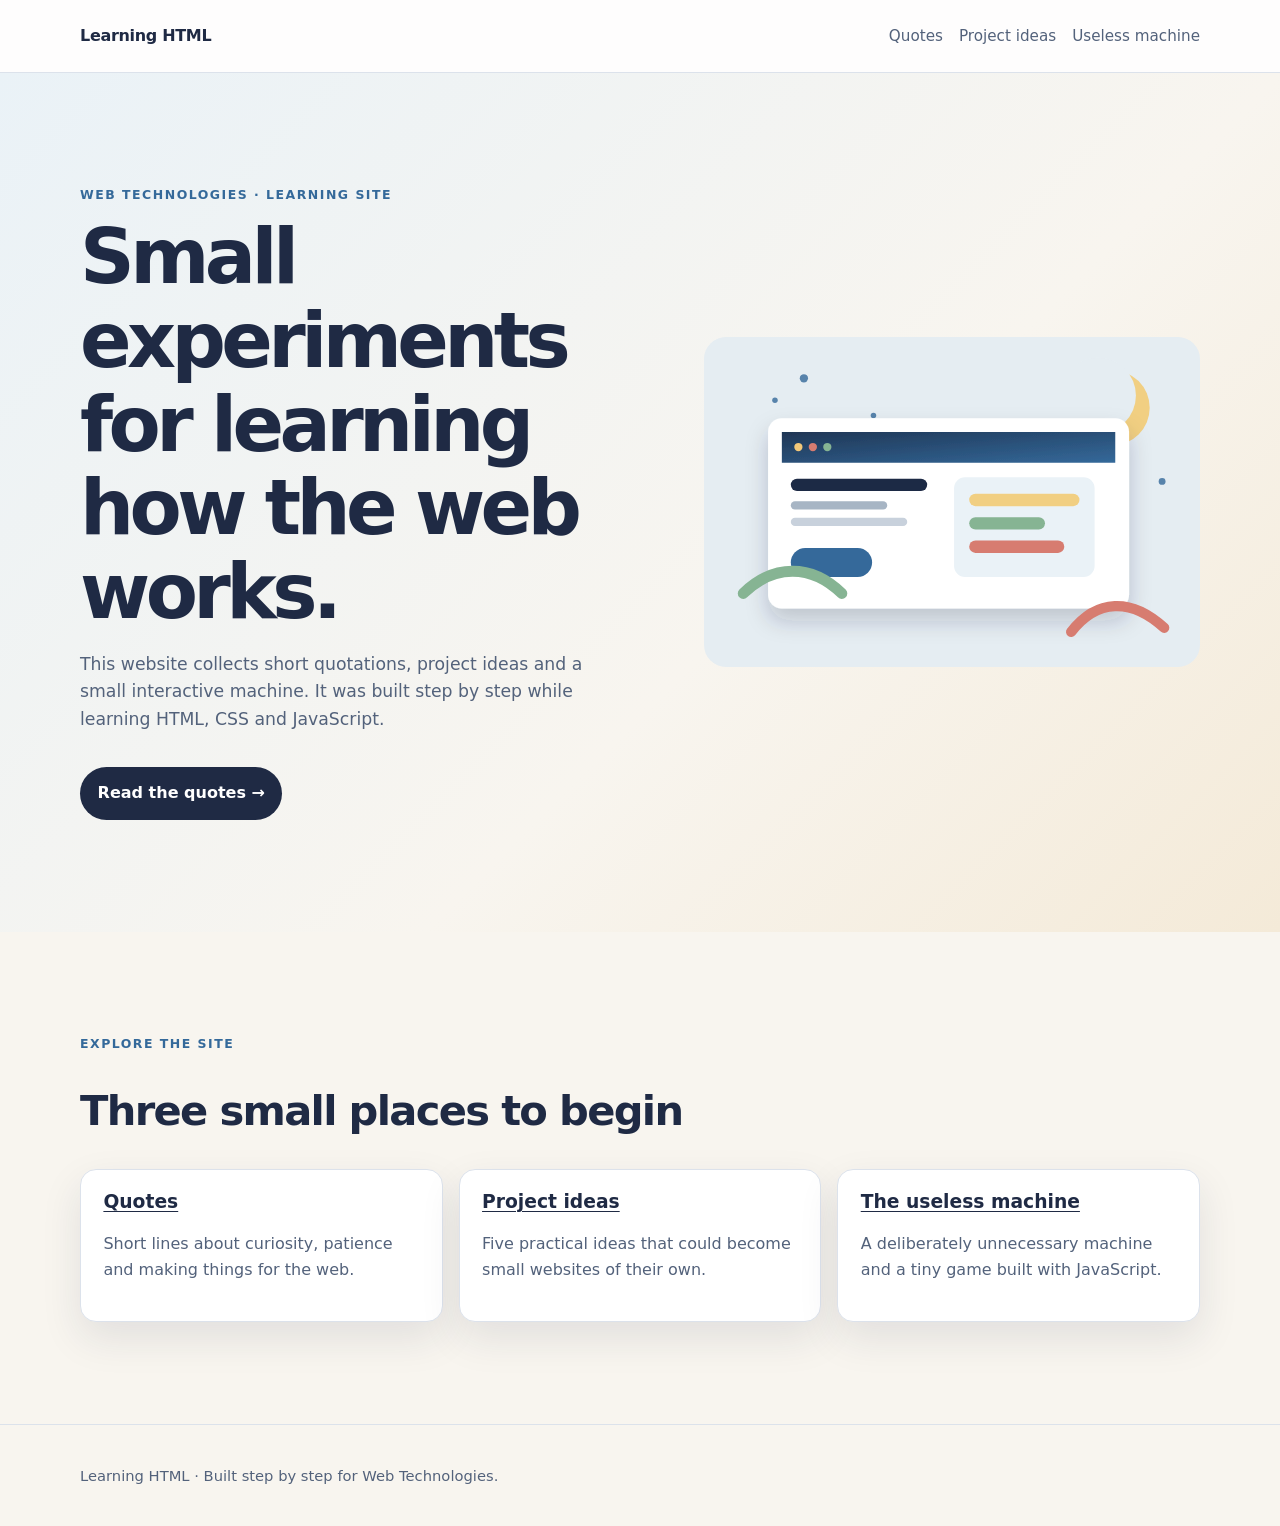
==== index.html @ d30230c0 "feat: create learning site structure and homepage" ====
<!doctype html>
<html lang="en">
  <head>
    <meta charset="utf-8">
    <meta name="viewport" content="width=device-width, initial-scale=1">
    <meta name="description" content="A small website of quotations, project ideas and interactive web experiments.">
    <title>Learning HTML</title>
    <link rel="stylesheet" href="style.css">
  </head>
  <body>
    <a class="skip-link" href="#main">Skip to content</a>
    <header class="site-header">
      <div class="wrap header-content">
        <a class="brand" href="index.html" aria-current="page">Learning HTML</a>
        <nav aria-label="Primary navigation">
          <a href="quotes.html">Quotes</a>
          <a href="project.html">Project ideas</a>
          <a href="machine.html">Useless machine</a>
        </nav>
      </div>
    </header>

    <main id="main">
      <section class="hero">
        <div class="wrap hero-grid">
          <div>
            <p class="eyebrow">WEB TECHNOLOGIES · LEARNING SITE</p>
            <h1>Small experiments for learning how the web works.</h1>
            <p class="lead">This website collects short quotations, project ideas and a small interactive machine. It was built step by step while learning HTML, CSS and JavaScript.</p>
            <a class="button" href="quotes.html">Read the quotes <span aria-hidden="true">→</span></a>
          </div>
          <img src="assets/images/hero-learning.svg" width="720" height="480" alt="Original illustration of a browser window, stars and colourful blocks representing small web experiments.">
        </div>
      </section>

      <section class="wrap section" aria-labelledby="explore-title">
        <p class="eyebrow">EXPLORE THE SITE</p>
        <h2 id="explore-title">Three small places to begin</h2>
        <div class="card-grid">
          <article class="card">
            <h3><a href="quotes.html">Quotes</a></h3>
            <p>Short lines about curiosity, patience and making things for the web.</p>
          </article>
          <article class="card">
            <h3><a href="project.html">Project ideas</a></h3>
            <p>Five practical ideas that could become small websites of their own.</p>
          </article>
          <article class="card">
            <h3><a href="machine.html">The useless machine</a></h3>
            <p>A deliberately unnecessary machine and a tiny game built with JavaScript.</p>
          </article>
        </div>
      </section>
    </main>

    <footer class="site-footer">
      <div class="wrap">
        <p>Learning HTML · Built step by step for Web Technologies.</p>
      </div>
    </footer>
  </body>
</html>
---- style.css ----
:root {
  --ink: #1f2a44;
  --muted: #53627b;
  --paper: #f8f5ef;
  --surface: #ffffff;
  --accent: #34699a;
  --line: #dce2eb;
  --radius: 1rem;
  --shadow: 0 1rem 2.5rem rgb(31 42 68 / 10%);
  font-family: Inter, ui-sans-serif, system-ui, -apple-system, BlinkMacSystemFont, "Segoe UI", sans-serif;
  color: var(--ink);
  background: var(--paper);
}

* { box-sizing: border-box; }
html { scroll-behavior: smooth; }
body { margin: 0; min-width: 20rem; line-height: 1.6; }
img { display: block; max-width: 100%; height: auto; }
a { color: inherit; }
a:focus-visible, .button:focus-visible { outline: 3px solid #e7ad45; outline-offset: 4px; }
.wrap { width: min(70rem, calc(100% - 2rem)); margin-inline: auto; }
.skip-link { position: absolute; left: 1rem; top: -4rem; background: var(--ink); color: white; padding: .65rem 1rem; border-radius: .5rem; z-index: 2; }
.skip-link:focus { top: 1rem; }
.site-header { border-bottom: 1px solid var(--line); background: rgb(255 255 255 / 86%); }
.header-content { display: flex; align-items: center; justify-content: space-between; gap: 1rem; min-height: 4.5rem; }
.brand { font-weight: 800; text-decoration: none; letter-spacing: -.02em; }
nav { display: flex; flex-wrap: wrap; gap: 1rem; }
nav a { color: var(--muted); text-decoration: none; font-size: .95rem; }
nav a:hover { color: var(--accent); }
.hero { padding: clamp(3.5rem, 9vw, 7rem) 0; background: linear-gradient(135deg, #eaf2f7, var(--paper) 60%, #f4ead8); }
.hero-grid { display: grid; align-items: center; grid-template-columns: minmax(0, 1.05fr) minmax(15rem, .95fr); gap: clamp(2rem, 6vw, 5rem); }
.eyebrow { margin: 0 0 .65rem; color: var(--accent); font-size: .78rem; font-weight: 800; letter-spacing: .12em; }
h1, h2, h3 { line-height: 1.1; }
h1 { max-width: 15ch; margin: 0; font-size: clamp(2.4rem, 6vw, 4.75rem); letter-spacing: -.06em; }
h2 { font-size: clamp(1.8rem, 4vw, 2.6rem); letter-spacing: -.04em; }
.lead { max-width: 62ch; color: var(--muted); font-size: 1.08rem; }
.button { display: inline-block; margin-top: 1rem; padding: .85rem 1.1rem; border-radius: 999px; background: var(--ink); color: white; text-decoration: none; font-weight: 750; }
.button:hover { background: var(--accent); }
.section, .page-content { padding-block: clamp(3.5rem, 8vw, 6.5rem); }
.card-grid { display: grid; grid-template-columns: repeat(3, minmax(0, 1fr)); gap: 1rem; }
.card { padding: 1.4rem; border: 1px solid var(--line); border-radius: var(--radius); background: var(--surface); box-shadow: var(--shadow); }
.card h3 { margin-top: 0; }
.card h3 a { text-decoration-thickness: 1px; text-underline-offset: .15em; }
.card p { color: var(--muted); }
.site-footer { padding-block: 1.5rem; border-top: 1px solid var(--line); color: var(--muted); font-size: .92rem; }
@media (max-width: 42rem) {
  .header-content { align-items: flex-start; flex-direction: column; padding-block: 1rem; }
  .hero-grid, .card-grid { grid-template-columns: 1fr; }
  .hero img { max-width: 32rem; }
}
@media (prefers-reduced-motion: reduce) { html { scroll-behavior: auto; } }
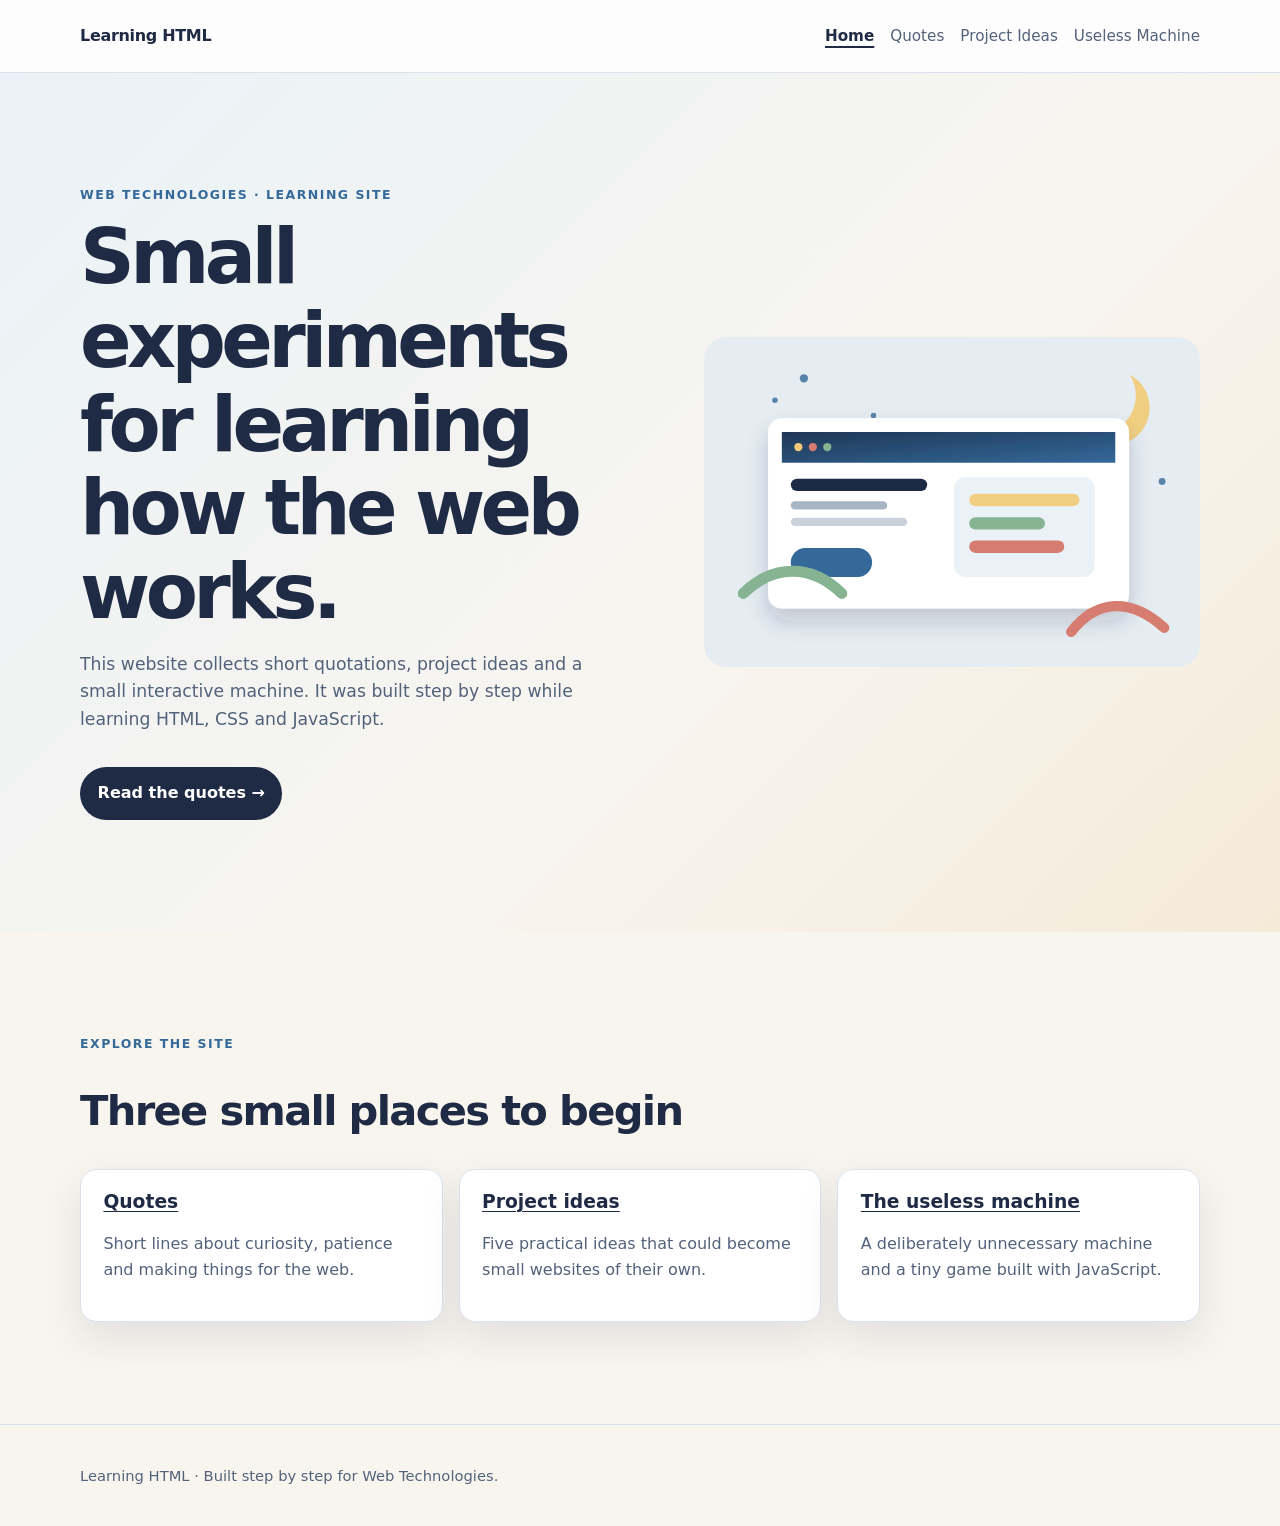
==== commit 1ff6d41b: "feat: add shared navigation and quotes page" ====
--- a/index.html
+++ b/index.html
@@ -11,12 +11,8 @@
     <a class="skip-link" href="#main">Skip to content</a>
     <header class="site-header">
       <div class="wrap header-content">
-        <a class="brand" href="index.html" aria-current="page">Learning HTML</a>
-        <nav aria-label="Primary navigation">
-          <a href="quotes.html">Quotes</a>
-          <a href="project.html">Project ideas</a>
-          <a href="machine.html">Useless machine</a>
-        </nav>
+        <a class="brand" href="index.html">Learning HTML</a>
+        <div id="site-nav"></div>
       </div>
     </header>
 
@@ -58,5 +54,6 @@
         <p>Learning HTML · Built step by step for Web Technologies.</p>
       </div>
     </footer>
+    <script src="nav.js"></script>
   </body>
 </html>
--- a/style.css
+++ b/style.css
@@ -27,6 +27,8 @@
 nav { display: flex; flex-wrap: wrap; gap: 1rem; }
 nav a { color: var(--muted); text-decoration: none; font-size: .95rem; }
 nav a:hover { color: var(--accent); }
+nav a[aria-current="page"] { color: var(--ink); font-weight: 800; text-decoration: underline; text-underline-offset: .35em; text-decoration-thickness: 2px; }
+.nav-error { max-width: 27rem; margin: .75rem 0; color: #9b2c2c; font-size: .9rem; }
 .hero { padding: clamp(3.5rem, 9vw, 7rem) 0; background: linear-gradient(135deg, #eaf2f7, var(--paper) 60%, #f4ead8); }
 .hero-grid { display: grid; align-items: center; grid-template-columns: minmax(0, 1.05fr) minmax(15rem, .95fr); gap: clamp(2rem, 6vw, 5rem); }
 .eyebrow { margin: 0 0 .65rem; color: var(--accent); font-size: .78rem; font-weight: 800; letter-spacing: .12em; }
@@ -42,10 +44,14 @@
 .card h3 { margin-top: 0; }
 .card h3 a { text-decoration-thickness: 1px; text-underline-offset: .15em; }
 .card p { color: var(--muted); }
+.quote-grid { display: grid; grid-template-columns: repeat(3, minmax(0, 1fr)); gap: 1rem; margin-top: 2.5rem; }
+.quote-card { display: flex; flex-direction: column; justify-content: space-between; min-height: 12rem; padding: 1.4rem; border: 1px solid var(--line); border-radius: var(--radius); background: var(--surface); box-shadow: var(--shadow); }
+.quote-card blockquote { margin: 0; font-size: 1.08rem; font-weight: 650; line-height: 1.45; }
+.quote-card cite { color: var(--muted); font-size: .85rem; font-style: normal; }
 .site-footer { padding-block: 1.5rem; border-top: 1px solid var(--line); color: var(--muted); font-size: .92rem; }
 @media (max-width: 42rem) {
   .header-content { align-items: flex-start; flex-direction: column; padding-block: 1rem; }
-  .hero-grid, .card-grid { grid-template-columns: 1fr; }
+  .hero-grid, .card-grid, .quote-grid { grid-template-columns: 1fr; }
   .hero img { max-width: 32rem; }
 }
 @media (prefers-reduced-motion: reduce) { html { scroll-behavior: auto; } }
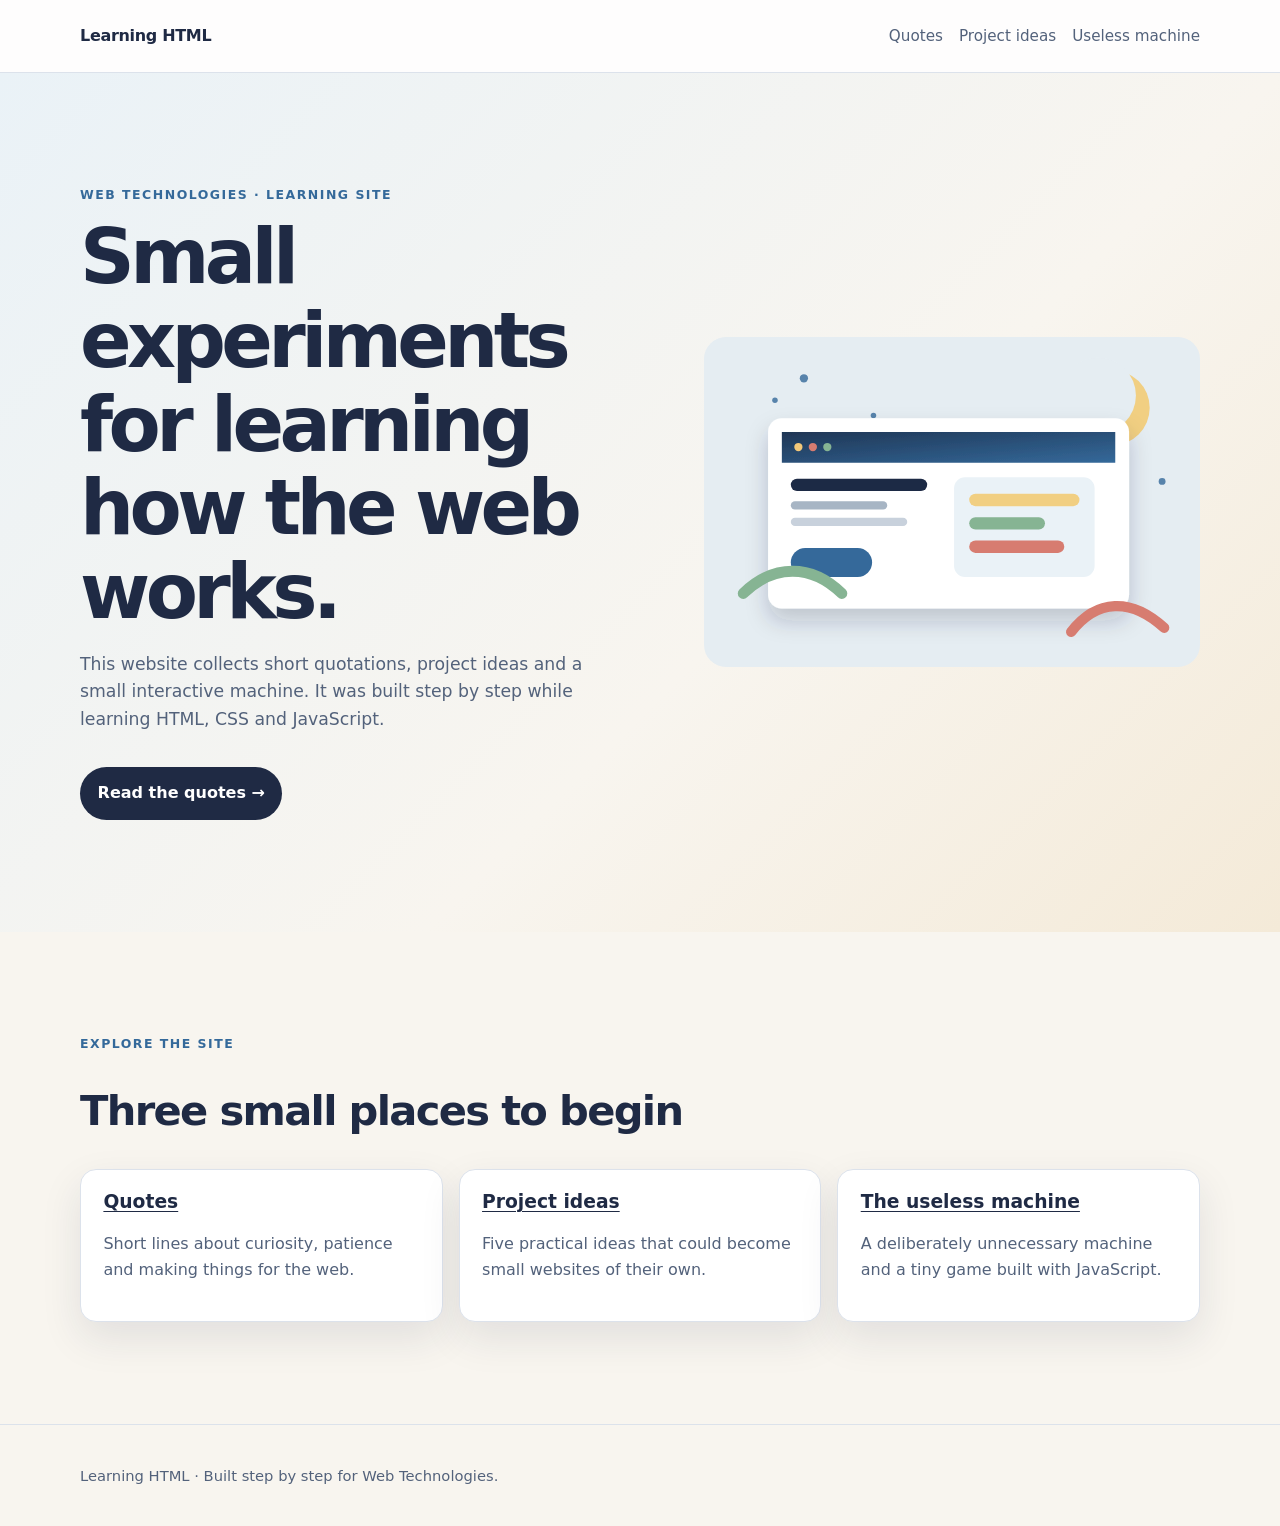
==== commit 5d98177e: "Revert "feat: add shared navigation and quotes page" This reverts commit 1ff6d41b555ef2d34bec1204ad9" ====
--- a/index.html
+++ b/index.html
@@ -11,8 +11,12 @@
     <a class="skip-link" href="#main">Skip to content</a>
     <header class="site-header">
       <div class="wrap header-content">
-        <a class="brand" href="index.html">Learning HTML</a>
-        <div id="site-nav"></div>
+        <a class="brand" href="index.html" aria-current="page">Learning HTML</a>
+        <nav aria-label="Primary navigation">
+          <a href="quotes.html">Quotes</a>
+          <a href="project.html">Project ideas</a>
+          <a href="machine.html">Useless machine</a>
+        </nav>
       </div>
     </header>
 
@@ -54,6 +58,5 @@
         <p>Learning HTML · Built step by step for Web Technologies.</p>
       </div>
     </footer>
-    <script src="nav.js"></script>
   </body>
 </html>
--- a/style.css
+++ b/style.css
@@ -27,8 +27,6 @@
 nav { display: flex; flex-wrap: wrap; gap: 1rem; }
 nav a { color: var(--muted); text-decoration: none; font-size: .95rem; }
 nav a:hover { color: var(--accent); }
-nav a[aria-current="page"] { color: var(--ink); font-weight: 800; text-decoration: underline; text-underline-offset: .35em; text-decoration-thickness: 2px; }
-.nav-error { max-width: 27rem; margin: .75rem 0; color: #9b2c2c; font-size: .9rem; }
 .hero { padding: clamp(3.5rem, 9vw, 7rem) 0; background: linear-gradient(135deg, #eaf2f7, var(--paper) 60%, #f4ead8); }
 .hero-grid { display: grid; align-items: center; grid-template-columns: minmax(0, 1.05fr) minmax(15rem, .95fr); gap: clamp(2rem, 6vw, 5rem); }
 .eyebrow { margin: 0 0 .65rem; color: var(--accent); font-size: .78rem; font-weight: 800; letter-spacing: .12em; }
@@ -44,14 +42,10 @@
 .card h3 { margin-top: 0; }
 .card h3 a { text-decoration-thickness: 1px; text-underline-offset: .15em; }
 .card p { color: var(--muted); }
-.quote-grid { display: grid; grid-template-columns: repeat(3, minmax(0, 1fr)); gap: 1rem; margin-top: 2.5rem; }
-.quote-card { display: flex; flex-direction: column; justify-content: space-between; min-height: 12rem; padding: 1.4rem; border: 1px solid var(--line); border-radius: var(--radius); background: var(--surface); box-shadow: var(--shadow); }
-.quote-card blockquote { margin: 0; font-size: 1.08rem; font-weight: 650; line-height: 1.45; }
-.quote-card cite { color: var(--muted); font-size: .85rem; font-style: normal; }
 .site-footer { padding-block: 1.5rem; border-top: 1px solid var(--line); color: var(--muted); font-size: .92rem; }
 @media (max-width: 42rem) {
   .header-content { align-items: flex-start; flex-direction: column; padding-block: 1rem; }
-  .hero-grid, .card-grid, .quote-grid { grid-template-columns: 1fr; }
+  .hero-grid, .card-grid { grid-template-columns: 1fr; }
   .hero img { max-width: 32rem; }
 }
 @media (prefers-reduced-motion: reduce) { html { scroll-behavior: auto; } }
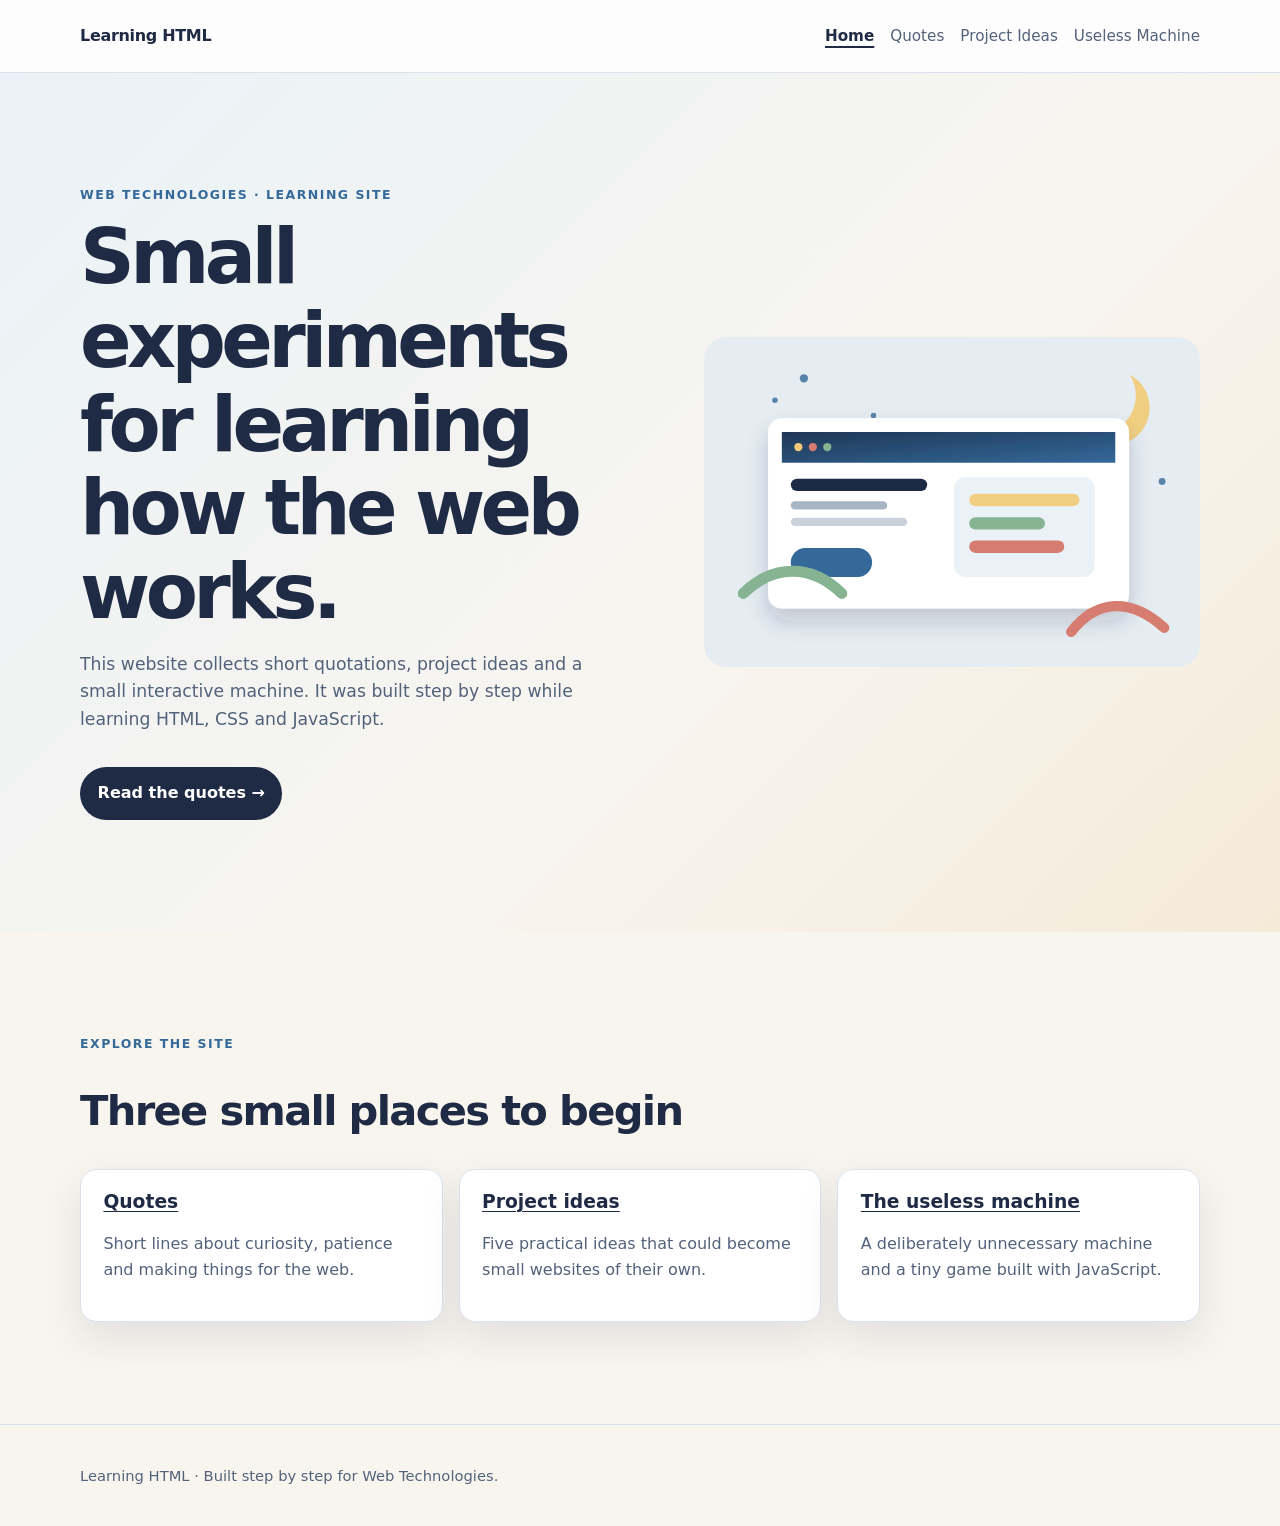
==== commit 1a2ac700: "Reapply "feat: add shared navigation and quotes page" This reverts commit 5d98177e52c93c3642768315a6" ====
--- a/index.html
+++ b/index.html
@@ -11,12 +11,8 @@
     <a class="skip-link" href="#main">Skip to content</a>
     <header class="site-header">
       <div class="wrap header-content">
-        <a class="brand" href="index.html" aria-current="page">Learning HTML</a>
-        <nav aria-label="Primary navigation">
-          <a href="quotes.html">Quotes</a>
-          <a href="project.html">Project ideas</a>
-          <a href="machine.html">Useless machine</a>
-        </nav>
+        <a class="brand" href="index.html">Learning HTML</a>
+        <div id="site-nav"></div>
       </div>
     </header>
 
@@ -58,5 +54,6 @@
         <p>Learning HTML · Built step by step for Web Technologies.</p>
       </div>
     </footer>
+    <script src="nav.js"></script>
   </body>
 </html>
--- a/style.css
+++ b/style.css
@@ -27,6 +27,8 @@
 nav { display: flex; flex-wrap: wrap; gap: 1rem; }
 nav a { color: var(--muted); text-decoration: none; font-size: .95rem; }
 nav a:hover { color: var(--accent); }
+nav a[aria-current="page"] { color: var(--ink); font-weight: 800; text-decoration: underline; text-underline-offset: .35em; text-decoration-thickness: 2px; }
+.nav-error { max-width: 27rem; margin: .75rem 0; color: #9b2c2c; font-size: .9rem; }
 .hero { padding: clamp(3.5rem, 9vw, 7rem) 0; background: linear-gradient(135deg, #eaf2f7, var(--paper) 60%, #f4ead8); }
 .hero-grid { display: grid; align-items: center; grid-template-columns: minmax(0, 1.05fr) minmax(15rem, .95fr); gap: clamp(2rem, 6vw, 5rem); }
 .eyebrow { margin: 0 0 .65rem; color: var(--accent); font-size: .78rem; font-weight: 800; letter-spacing: .12em; }
@@ -42,10 +44,14 @@
 .card h3 { margin-top: 0; }
 .card h3 a { text-decoration-thickness: 1px; text-underline-offset: .15em; }
 .card p { color: var(--muted); }
+.quote-grid { display: grid; grid-template-columns: repeat(3, minmax(0, 1fr)); gap: 1rem; margin-top: 2.5rem; }
+.quote-card { display: flex; flex-direction: column; justify-content: space-between; min-height: 12rem; padding: 1.4rem; border: 1px solid var(--line); border-radius: var(--radius); background: var(--surface); box-shadow: var(--shadow); }
+.quote-card blockquote { margin: 0; font-size: 1.08rem; font-weight: 650; line-height: 1.45; }
+.quote-card cite { color: var(--muted); font-size: .85rem; font-style: normal; }
 .site-footer { padding-block: 1.5rem; border-top: 1px solid var(--line); color: var(--muted); font-size: .92rem; }
 @media (max-width: 42rem) {
   .header-content { align-items: flex-start; flex-direction: column; padding-block: 1rem; }
-  .hero-grid, .card-grid { grid-template-columns: 1fr; }
+  .hero-grid, .card-grid, .quote-grid { grid-template-columns: 1fr; }
   .hero img { max-width: 32rem; }
 }
 @media (prefers-reduced-motion: reduce) { html { scroll-behavior: auto; } }
